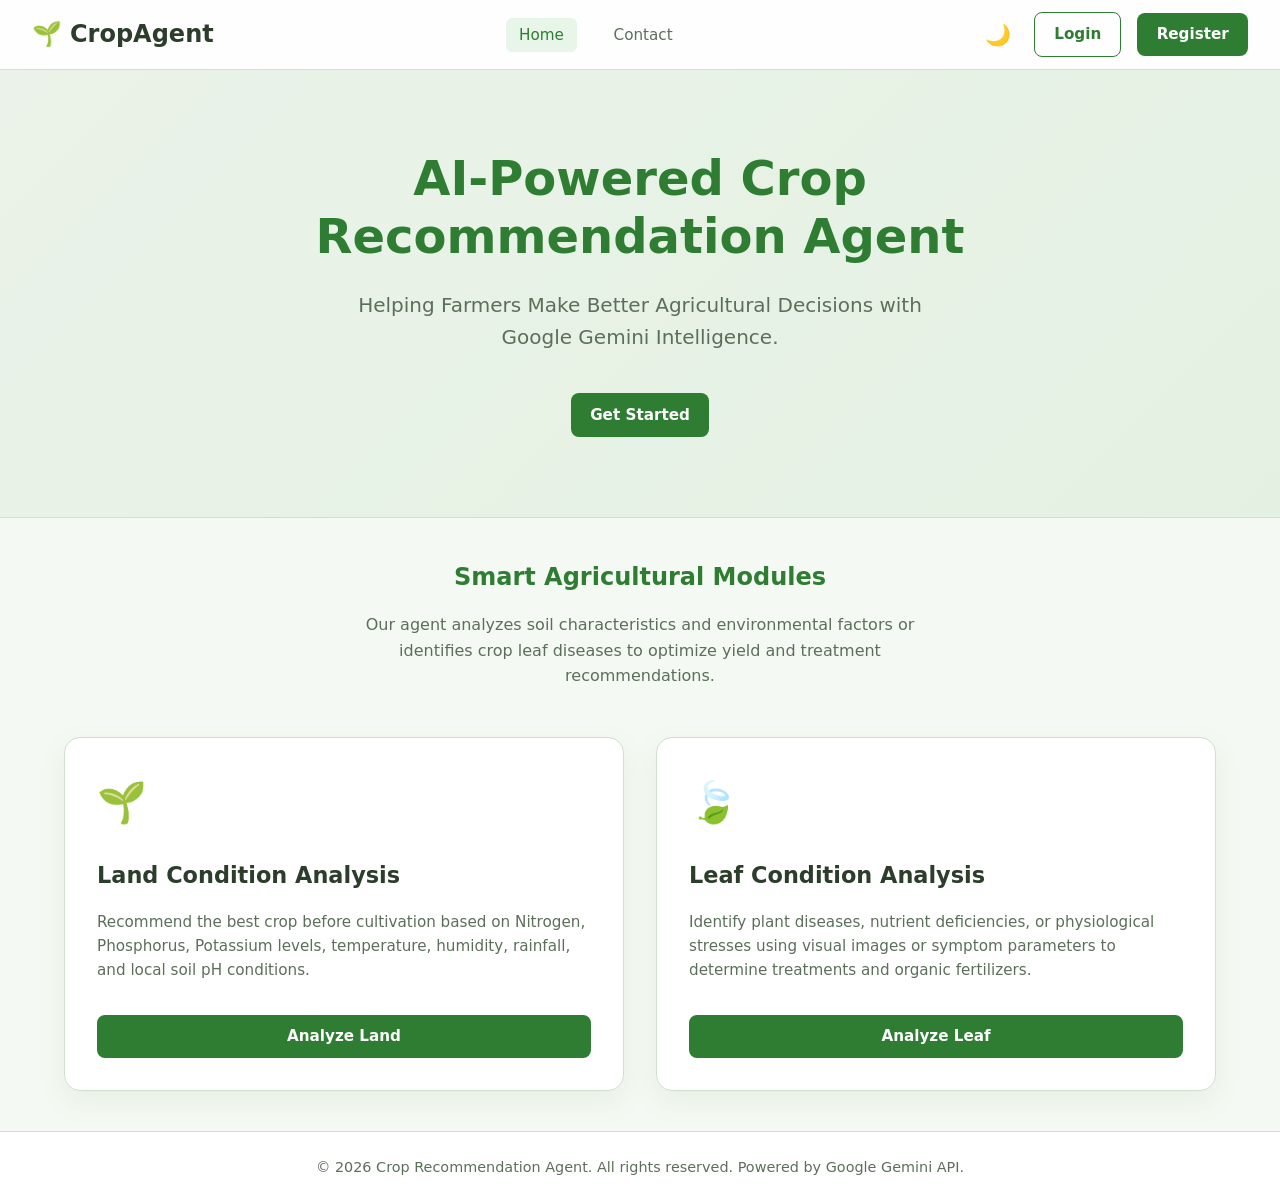
==== src/main/resources/static/index.html @ a062de9c "Initial commit" ====
<!DOCTYPE html>
<html lang="en">
<head>
    <meta charset="UTF-8">
    <meta name="viewport" content="width=device-width, initial-scale=1.0">
    <title>Crop Recommendation Agent - Smart Farming</title>
    <link rel="stylesheet" href="css/style.css">
</head>
<body>

    <!-- Header Navbar -->
    <nav class="navbar">
        <a href="index.html" class="navbar-logo">🌱 <span>CropAgent</span></a>
        <button class="menu-toggle" id="menuToggle">☰</button>
        <ul class="navbar-links" id="navLinks">
            <li><a href="index.html" class="active">Home</a></li>
            <li class="auth-only" style="display: none;"><a href="dashboard.html">Dashboard</a></li>
            <li class="auth-only" style="display: none;"><a href="land-analysis.html">Land Analysis</a></li>
            <li class="auth-only" style="display: none;"><a href="leaf-analysis.html">Leaf Analysis</a></li>
            <li class="auth-only" style="display: none;"><a href="history.html">History</a></li>
            <li><a href="contact.html">Contact</a></li>
            <li class="auth-only" style="display: none;"><a href="profile.html">Profile</a></li>
            <li class="admin-only" style="display: none;"><a href="admin.html">Admin Panel</a></li>
        </ul>
        <div class="navbar-actions">
            <button class="btn-icon" id="darkModeToggle" title="Toggle Theme">🌙</button>
            <span class="auth-only" id="userNameDisplay" style="display: none; font-weight: 600; color: var(--text-primary); margin-right: 0.5rem;"></span>
            <a href="login.html" class="btn btn-secondary guest-only">Login</a>
            <a href="register.html" class="btn btn-primary guest-only">Register</a>
            <a href="#" class="btn btn-danger auth-only" id="logoutBtn" style="display: none;">Logout</a>
        </div>
    </nav>

    <!-- Hero Section -->
    <header class="hero">
        <h1 class="hero-title">AI-Powered Crop Recommendation Agent</h1>
        <p class="hero-subtitle">Helping Farmers Make Better Agricultural Decisions with Google Gemini Intelligence.</p>
        <div class="hero-buttons">
            <a href="register.html" class="btn btn-primary guest-only">Get Started</a>
            <a href="dashboard.html" class="btn btn-primary auth-only" style="display: none;">Go to Dashboard</a>
        </div>
    </header>

    <!-- Main Content Cards -->
    <main class="container">
        <h2 style="text-align: center; margin-bottom: 1rem; color: var(--color-primary);">Smart Agricultural Modules</h2>
        <p style="text-align: center; color: var(--text-secondary); max-width: 600px; margin: 0 auto 3rem auto;">
            Our agent analyzes soil characteristics and environmental factors or identifies crop leaf diseases to optimize yield and treatment recommendations.
        </p>

        <section class="cards-grid">
            <!-- Card 1: Land Analysis -->
            <div class="card">
                <div class="card-icon">🌱</div>
                <h3 class="card-title">Land Condition Analysis</h3>
                <p class="card-desc">
                    Recommend the best crop before cultivation based on Nitrogen, Phosphorus, Potassium levels, temperature, humidity, rainfall, and local soil pH conditions.
                </p>
                <a href="land-analysis.html" class="btn btn-primary" style="margin-top: 1rem;">Analyze Land</a>
            </div>

            <!-- Card 2: Leaf Analysis -->
            <div class="card">
                <div class="card-icon">🍃</div>
                <h3 class="card-title">Leaf Condition Analysis</h3>
                <p class="card-desc">
                    Identify plant diseases, nutrient deficiencies, or physiological stresses using visual images or symptom parameters to determine treatments and organic fertilizers.
                </p>
                <a href="leaf-analysis.html" class="btn btn-primary" style="margin-top: 1rem;">Analyze Leaf</a>
            </div>
        </section>
    </main>

    <!-- Footer -->
    <footer class="app-footer">
        <p>&copy; 2026 Crop Recommendation Agent. All rights reserved. Powered by Google Gemini API.</p>
    </footer>

    <!-- Scripts -->
    <script src="js/main.js"></script>
    <script>
        document.addEventListener('DOMContentLoaded', () => {
            // Check auth nav display on page load
            checkAuthNavOnly();
        });
    </script>
</body>
</html>
---- src/main/resources/static/css/style.css ----
/* CSS Variables for Theming */
:root {
    --bg-primary: #f5f9f3;
    --bg-secondary: #ffffff;
    --text-primary: #2c3e2b;
    --text-secondary: #5c6f5a;
    --color-primary: #2e7d32;
    --color-primary-light: #e8f5e9;
    --color-primary-hover: #1b5e20;
    --color-accent: #4caf50;
    --color-accent-hover: #45a049;
    --color-danger: #d32f2f;
    --color-danger-hover: #b71c1c;
    --color-danger-light: #ffebee;
    --color-success: #388e3c;
    --color-warning: #fbc02d;
    --card-bg: #ffffff;
    --card-shadow: 0 10px 30px rgba(46, 125, 50, 0.08);
    --border-color: #d0e0cf;
    --transition-speed: 0.3s;
    --font-sans: 'Outfit', 'Inter', system-ui, -apple-system, sans-serif;
    --navbar-height: 70px;
}

/* Dark Mode Variables */
body.dark-mode {
    --bg-primary: #121812;
    --bg-secondary: #1a221a;
    --text-primary: #e2ede2;
    --text-secondary: #9cb09b;
    --color-primary: #4caf50;
    --color-primary-light: #223322;
    --color-primary-hover: #81c784;
    --color-accent: #66bb6a;
    --color-accent-hover: #81c784;
    --color-danger: #ef5350;
    --color-danger-hover: #e57373;
    --color-danger-light: #331c1c;
    --card-bg: #1a221a;
    --card-shadow: 0 10px 30px rgba(0, 0, 0, 0.4);
    --border-color: #2e3e2d;
}

/* Fonts Import */
@import url('https://fonts.googleapis.com/css2?family=Inter:wght@300;400;500;600&family=Outfit:wght@400;500;600;700;800&display=swap');

/* Global Resets */
* {
    box-sizing: border-box;
    margin: 0;
    padding: 0;
}

body {
    font-family: var(--font-sans);
    background-color: var(--bg-primary);
    color: var(--text-primary);
    min-height: 100vh;
    display: flex;
    flex-direction: column;
    transition: background-color var(--transition-speed), color var(--transition-speed);
    line-height: 1.6;
}

a {
    color: inherit;
    text-decoration: none;
}

/* Navbar Style */
.navbar {
    height: var(--navbar-height);
    background: rgba(255, 255, 255, 0.8);
    backdrop-filter: blur(12px);
    -webkit-backdrop-filter: blur(12px);
    border-bottom: 1px solid var(--border-color);
    position: sticky;
    top: 0;
    z-index: 1000;
    display: flex;
    align-items: center;
    justify-content: space-between;
    padding: 0 2rem;
    transition: background var(--transition-speed), border var(--transition-speed);
}

body.dark-mode .navbar {
    background: rgba(26, 34, 26, 0.8);
}

.navbar-logo {
    font-size: 1.5rem;
    font-weight: 700;
    color: var(--color-primary);
    display: flex;
    align-items: center;
    gap: 0.5rem;
}

.navbar-logo span {
    color: var(--text-primary);
}

.navbar-links {
    display: flex;
    align-items: center;
    gap: 1.5rem;
    list-style: none;
}

.navbar-links a {
    font-weight: 500;
    font-size: 0.95rem;
    color: var(--text-secondary);
    padding: 0.5rem 0.8rem;
    border-radius: 6px;
    transition: color var(--transition-speed), background var(--transition-speed);
}

.navbar-links a:hover,
.navbar-links a.active {
    color: var(--color-primary);
    background-color: var(--color-primary-light);
}

.navbar-actions {
    display: flex;
    align-items: center;
    gap: 1rem;
}

/* Custom Buttons */
.btn {
    display: inline-flex;
    align-items: center;
    justify-content: center;
    gap: 0.5rem;
    padding: 0.6rem 1.2rem;
    font-size: 0.95rem;
    font-weight: 600;
    border-radius: 8px;
    border: none;
    cursor: pointer;
    transition: all var(--transition-speed) ease;
    font-family: var(--font-sans);
}

.btn-primary {
    background-color: var(--color-primary);
    color: white;
}

.btn-primary:hover {
    background-color: var(--color-primary-hover);
    transform: translateY(-2px);
}

.btn-secondary {
    background-color: transparent;
    color: var(--color-primary);
    border: 1px solid var(--color-primary);
}

.btn-secondary:hover {
    background-color: var(--color-primary-light);
    transform: translateY(-2px);
}

.btn-danger {
    background-color: var(--color-danger);
    color: white;
}

.btn-danger:hover {
    background-color: var(--color-danger-hover);
    transform: translateY(-2px);
}

.btn-icon {
    background: none;
    border: none;
    cursor: pointer;
    font-size: 1.3rem;
    color: var(--text-secondary);
    display: flex;
    align-items: center;
    justify-content: center;
    width: 40px;
    height: 40px;
    border-radius: 50%;
    transition: background var(--transition-speed), color var(--transition-speed);
}

.btn-icon:hover {
    background-color: var(--color-primary-light);
    color: var(--color-primary);
}

/* Hero Section */
.hero {
    background: linear-gradient(135deg, rgba(46, 125, 50, 0.05) 0%, rgba(76, 175, 80, 0.1) 100%);
    padding: 5rem 2rem;
    text-align: center;
    position: relative;
    overflow: hidden;
    display: flex;
    flex-direction: column;
    align-items: center;
    justify-content: center;
    gap: 1.5rem;
    border-bottom: 1px solid var(--border-color);
}

.hero-title {
    font-size: 3rem;
    font-weight: 800;
    color: var(--color-primary);
    max-width: 800px;
    line-height: 1.2;
    animation: fadeInUp 0.8s ease;
}

.hero-subtitle {
    font-size: 1.25rem;
    color: var(--text-secondary);
    max-width: 600px;
    animation: fadeInUp 1s ease;
}

.hero-buttons {
    display: flex;
    gap: 1rem;
    margin-top: 1rem;
    animation: fadeInUp 1.2s ease;
}

/* Container */
.container {
    max-width: 1200px;
    width: 100%;
    margin: 0 auto;
    padding: 2.5rem 1.5rem;
    flex-grow: 1;
}

/* Grid & Cards Section */
.cards-grid {
    display: grid;
    grid-template-columns: repeat(auto-fit, minmax(320px, 1fr));
    gap: 2rem;
    margin-top: 2rem;
}

.card {
    background-color: var(--card-bg);
    border: 1px solid var(--border-color);
    border-radius: 16px;
    padding: 2rem;
    box-shadow: var(--card-shadow);
    transition: transform var(--transition-speed) ease, box-shadow var(--transition-speed) ease;
    display: flex;
    flex-direction: column;
    gap: 1rem;
    position: relative;
    overflow: hidden;
}

.card:hover {
    transform: translateY(-5px);
    box-shadow: 0 15px 35px rgba(46, 125, 50, 0.15);
}

body.dark-mode .card:hover {
    box-shadow: 0 15px 35px rgba(0, 0, 0, 0.5);
}

.card-icon {
    font-size: 2.5rem;
    color: var(--color-primary);
    margin-bottom: 0.5rem;
}

.card-title {
    font-size: 1.4rem;
    font-weight: 700;
    color: var(--text-primary);
}

.card-desc {
    color: var(--text-secondary);
    font-size: 0.95rem;
    flex-grow: 1;
}

/* Forms Styling */
.form-container {
    max-width: 500px;
    margin: 3rem auto;
    background-color: var(--card-bg);
    border: 1px solid var(--border-color);
    border-radius: 16px;
    padding: 2.5rem;
    box-shadow: var(--card-shadow);
}

.form-title {
    font-size: 1.8rem;
    font-weight: 700;
    margin-bottom: 1.5rem;
    text-align: center;
    color: var(--color-primary);
}

.form-group {
    margin-bottom: 1.25rem;
    display: flex;
    flex-direction: column;
    gap: 0.4rem;
}

.form-label {
    font-size: 0.9rem;
    font-weight: 600;
    color: var(--text-secondary);
}

.form-input {
    width: 100%;
    padding: 0.75rem 1rem;
    font-size: 0.95rem;
    font-family: var(--font-sans);
    border-radius: 8px;
    border: 1px solid var(--border-color);
    background-color: var(--bg-primary);
    color: var(--text-primary);
    outline: none;
    transition: border-color var(--transition-speed);
}

.form-input:focus {
    border-color: var(--color-primary);
}

.form-error {
    color: var(--color-danger);
    font-size: 0.8rem;
    margin-top: 0.2rem;
}

.form-submit-btn {
    width: 100%;
    margin-top: 1rem;
    padding: 0.8rem;
}

.form-footer {
    margin-top: 1.5rem;
    text-align: center;
    font-size: 0.9rem;
    color: var(--text-secondary);
}

.form-footer a {
    color: var(--color-primary);
    font-weight: 600;
}

.form-footer a:hover {
    text-decoration: underline;
}

/* Grid Layout for Analysis Forms */
.analysis-grid {
    display: grid;
    grid-template-columns: repeat(auto-fit, minmax(220px, 1fr));
    gap: 1.25rem;
    margin-bottom: 1.5rem;
}

/* Tabs */
.tabs-header {
    display: flex;
    border-bottom: 2px solid var(--border-color);
    margin-bottom: 2rem;
    gap: 1rem;
}

.tab-btn {
    padding: 0.8rem 1.5rem;
    font-size: 1rem;
    font-weight: 600;
    color: var(--text-secondary);
    background: none;
    border: none;
    cursor: pointer;
    position: relative;
    outline: none;
    transition: color var(--transition-speed);
}

.tab-btn.active {
    color: var(--color-primary);
}

.tab-btn.active::after {
    content: '';
    position: absolute;
    bottom: -2px;
    left: 0;
    right: 0;
    height: 2px;
    background-color: var(--color-primary);
}

.tab-content {
    display: none;
}

.tab-content.active {
    display: block;
}

/* Leaf Upload Section */
.upload-zone {
    border: 2px dashed var(--border-color);
    border-radius: 12px;
    padding: 3rem 2rem;
    text-align: center;
    cursor: pointer;
    background-color: var(--bg-primary);
    transition: border-color var(--transition-speed);
}

.upload-zone:hover {
    border-color: var(--color-primary);
}

.upload-icon {
    font-size: 3rem;
    color: var(--text-secondary);
    margin-bottom: 1rem;
}

#imagePreview {
    max-width: 100%;
    max-height: 300px;
    border-radius: 8px;
    margin-top: 1rem;
    display: none;
}

/* Results Display */
.result-section {
    margin-top: 3rem;
    display: none;
    animation: fadeInUp 0.5s ease;
}

.result-header {
    display: flex;
    justify-content: space-between;
    align-items: center;
    border-bottom: 2px solid var(--color-primary);
    padding-bottom: 0.5rem;
    margin-bottom: 1.5rem;
}

.result-grid {
    display: grid;
    grid-template-columns: repeat(auto-fit, minmax(280px, 1fr));
    gap: 1.5rem;
}

.result-card {
    background-color: var(--card-bg);
    border: 1px solid var(--border-color);
    border-radius: 12px;
    padding: 1.5rem;
    box-shadow: var(--card-shadow);
}

.result-card-title {
    font-size: 1.1rem;
    font-weight: 700;
    color: var(--color-primary);
    margin-bottom: 0.5rem;
    border-bottom: 1px solid var(--border-color);
    padding-bottom: 0.3rem;
}

/* Alert Notification System */
.alert {
    padding: 1rem;
    border-radius: 8px;
    margin-bottom: 1.5rem;
    font-weight: 500;
    display: flex;
    align-items: center;
    gap: 0.8rem;
}

.alert-success {
    background-color: var(--color-primary-light);
    color: var(--color-success);
    border: 1px solid var(--color-success);
}

.alert-danger {
    background-color: var(--color-danger-light);
    color: var(--color-danger);
    border: 1px solid var(--color-danger);
}

/* Loading Overlay */
.loading-overlay {
    position: fixed;
    top: 0;
    left: 0;
    right: 0;
    bottom: 0;
    background: rgba(0, 0, 0, 0.6);
    backdrop-filter: blur(4px);
    z-index: 9999;
    display: flex;
    flex-direction: column;
    justify-content: center;
    align-items: center;
    color: white;
    font-weight: 600;
    gap: 1rem;
    opacity: 0;
    pointer-events: none;
    transition: opacity var(--transition-speed);
}

.loading-overlay.active {
    opacity: 1;
    pointer-events: auto;
}

.spinner {
    width: 50px;
    height: 50px;
    border: 5px solid rgba(255, 255, 255, 0.3);
    border-radius: 50%;
    border-top-color: var(--color-accent);
    animation: spin 1s ease-in-out infinite;
}

/* Tables styling */
.table-container {
    overflow-x: auto;
    background-color: var(--card-bg);
    border: 1px solid var(--border-color);
    border-radius: 12px;
    box-shadow: var(--card-shadow);
    margin-top: 1.5rem;
}

.custom-table {
    width: 100%;
    border-collapse: collapse;
    text-align: left;
    font-size: 0.95rem;
}

.custom-table th {
    background-color: var(--color-primary-light);
    color: var(--color-primary);
    font-weight: 600;
    padding: 1rem;
    border-bottom: 2px solid var(--border-color);
}

.custom-table td {
    padding: 1rem;
    border-bottom: 1px solid var(--border-color);
    color: var(--text-primary);
}

.custom-table tr:hover {
    background-color: var(--bg-primary);
}

.badge {
    padding: 0.25rem 0.6rem;
    border-radius: 12px;
    font-size: 0.75rem;
    font-weight: 700;
}

.badge-land {
    background-color: #e3f2fd;
    color: #0d47a1;
}

.badge-leaf {
    background-color: #efebe9;
    color: #4e342e;
}

.action-buttons {
    display: flex;
    gap: 0.5rem;
}

/* History search & filters bar */
.filter-bar {
    display: flex;
    flex-wrap: wrap;
    gap: 1rem;
    align-items: center;
    justify-content: space-between;
    margin-bottom: 1.5rem;
    background-color: var(--card-bg);
    border: 1px solid var(--border-color);
    border-radius: 12px;
    padding: 1rem;
    box-shadow: var(--card-shadow);
}

.filter-inputs {
    display: flex;
    gap: 1rem;
    flex-grow: 1;
    max-width: 600px;
}

/* Profile Section Layout */
.profile-layout {
    display: grid;
    grid-template-columns: 1fr 2fr;
    gap: 2rem;
    align-items: start;
}

@media(max-width: 768px) {
    .profile-layout {
        grid-template-columns: 1fr;
    }
}

/* Footer Section */
footer.app-footer {
    background-color: var(--bg-secondary);
    border-top: 1px solid var(--border-color);
    padding: 1.5rem;
    text-align: center;
    font-size: 0.9rem;
    color: var(--text-secondary);
    margin-top: auto;
}

/* Hamburger mobile menu */
.menu-toggle {
    display: none;
    font-size: 1.5rem;
    background: none;
    border: none;
    color: var(--text-primary);
    cursor: pointer;
}

@media (max-width: 992px) {
    .menu-toggle {
        display: block;
    }

    .navbar-links {
        display: none;
        flex-direction: column;
        position: absolute;
        top: var(--navbar-height);
        left: 0;
        right: 0;
        background-color: var(--bg-secondary);
        border-bottom: 1px solid var(--border-color);
        padding: 1rem;
        box-shadow: var(--card-shadow);
        gap: 1rem;
    }

    .navbar-links.active {
        display: flex;
    }
}

/* Keyframes */
@keyframes spin {
    to { transform: rotate(360deg); }
}

@keyframes fadeInUp {
    from {
        opacity: 0;
        transform: translateY(20px);
    }
    to {
        opacity: 1;
        transform: translateY(0);
    }
}
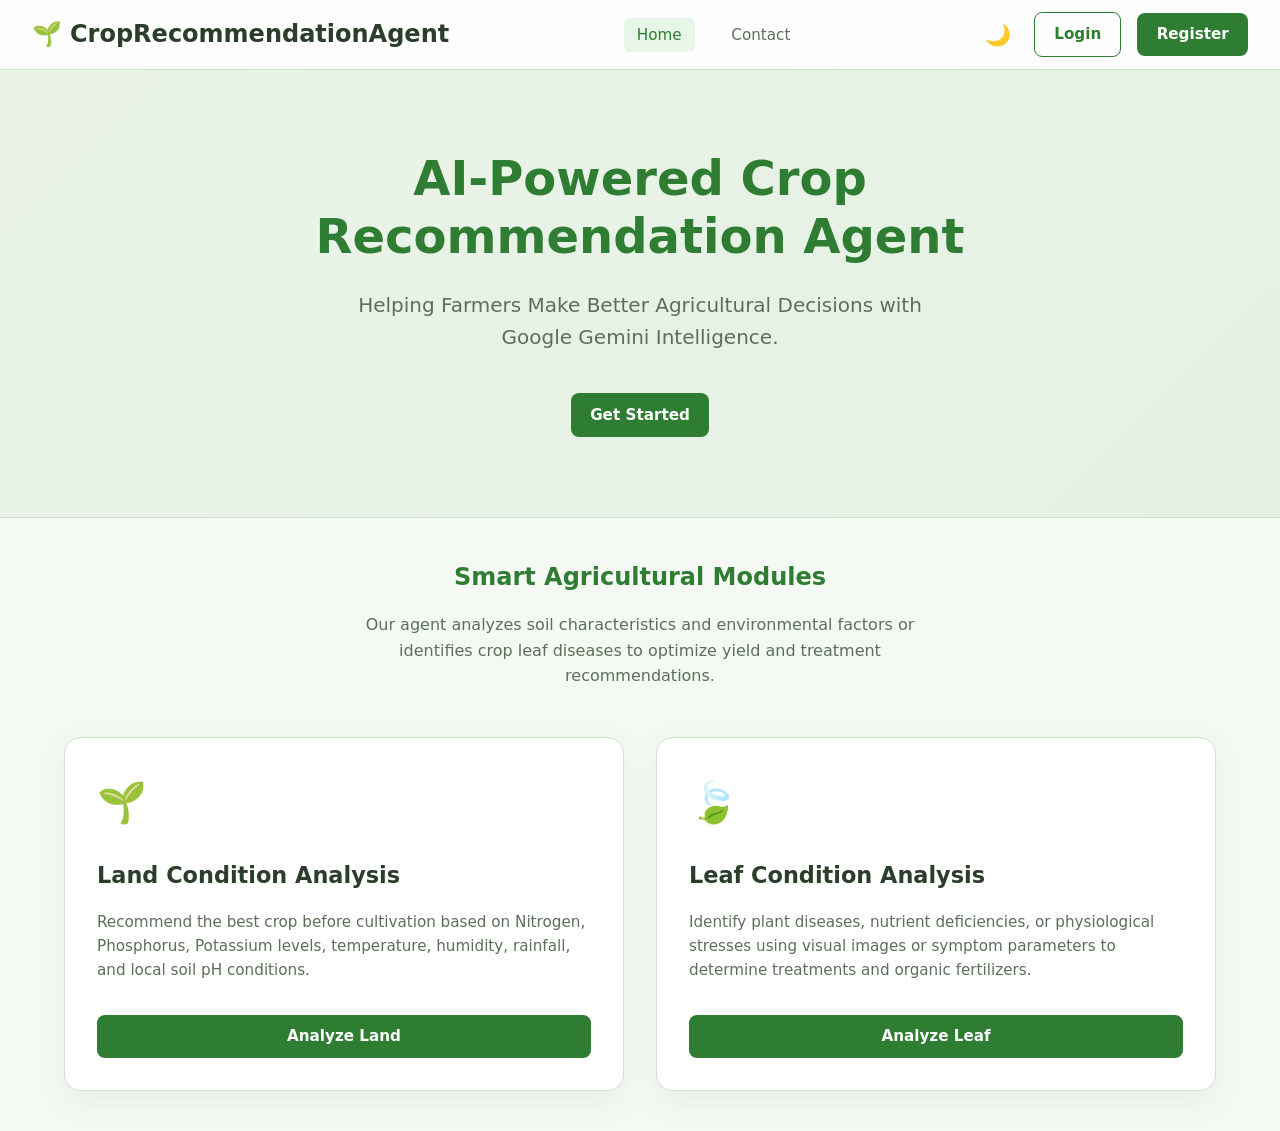
==== commit 4088a300: "Change navbar logo and remove footer Updated the navbar logo text and removed the footer." ====
--- a/src/main/resources/static/index.html
+++ b/src/main/resources/static/index.html
@@ -10,7 +10,7 @@
 
     <!-- Header Navbar -->
     <nav class="navbar">
-        <a href="index.html" class="navbar-logo">🌱 <span>CropAgent</span></a>
+        <a href="index.html" class="navbar-logo">🌱 <span>CropRecommendationAgent</span></a>
         <button class="menu-toggle" id="menuToggle">☰</button>
         <ul class="navbar-links" id="navLinks">
             <li><a href="index.html" class="active">Home</a></li>
@@ -71,10 +71,7 @@
         </section>
     </main>
 
-    <!-- Footer -->
-    <footer class="app-footer">
-        <p>&copy; 2026 Crop Recommendation Agent. All rights reserved. Powered by Google Gemini API.</p>
-    </footer>
+   
 
     <!-- Scripts -->
     <script src="js/main.js"></script>
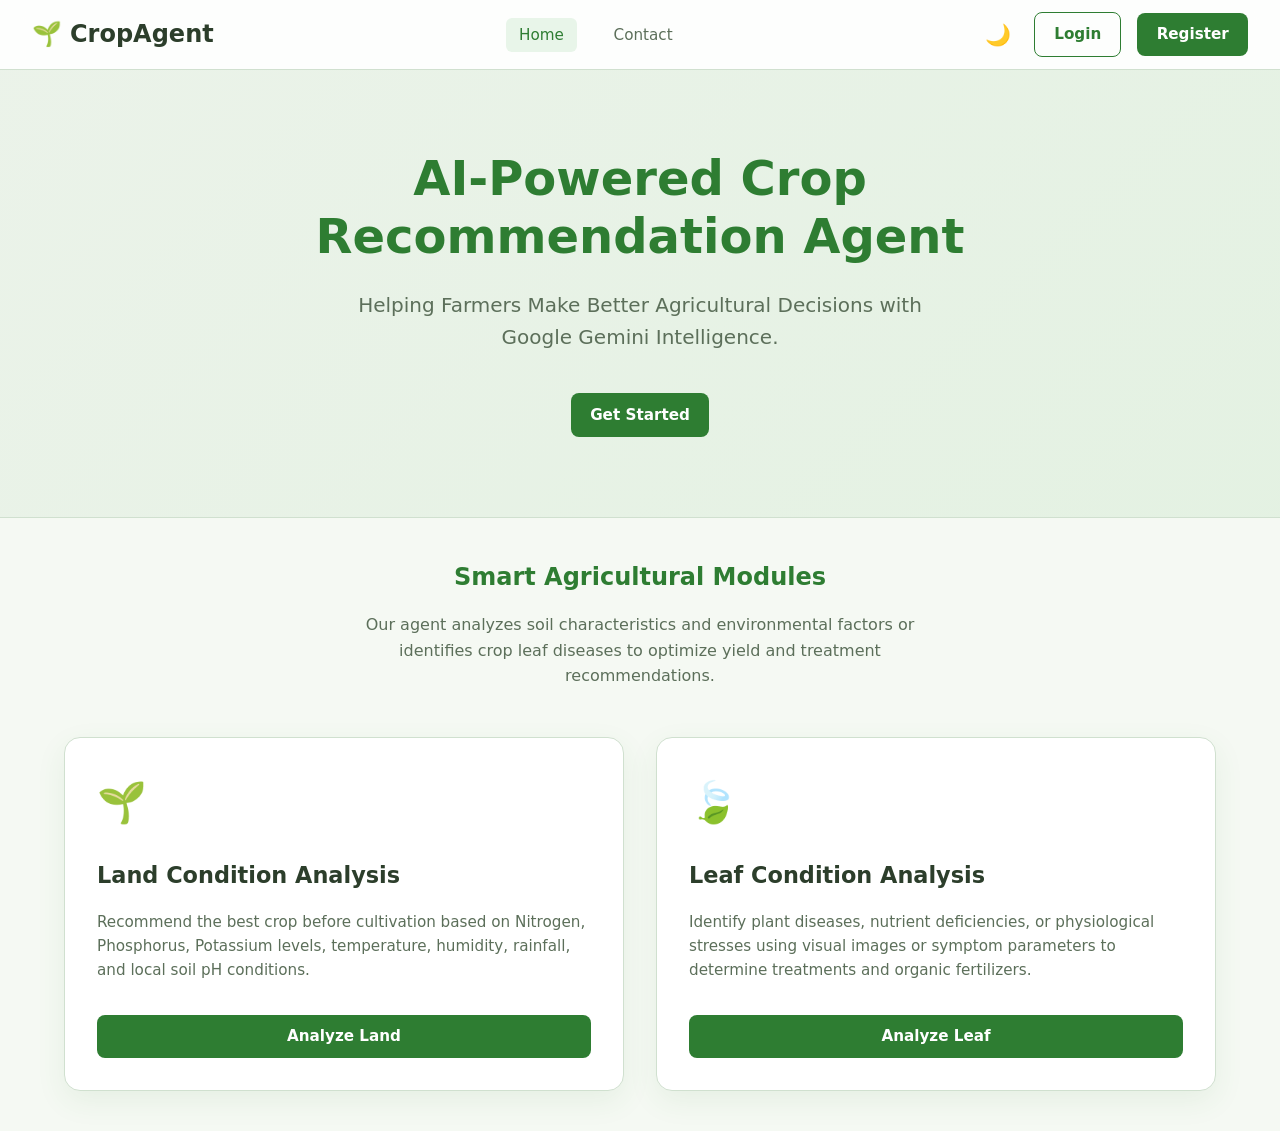
==== commit 56a98192: "Rename CropRecommendationAgent to CropAgent" ====
--- a/src/main/resources/static/index.html
+++ b/src/main/resources/static/index.html
@@ -10,7 +10,7 @@
 
     <!-- Header Navbar -->
     <nav class="navbar">
-        <a href="index.html" class="navbar-logo">🌱 <span>CropRecommendationAgent</span></a>
+        <a href="index.html" class="navbar-logo">🌱 <span>CropAgent</span></a>
         <button class="menu-toggle" id="menuToggle">☰</button>
         <ul class="navbar-links" id="navLinks">
             <li><a href="index.html" class="active">Home</a></li>
